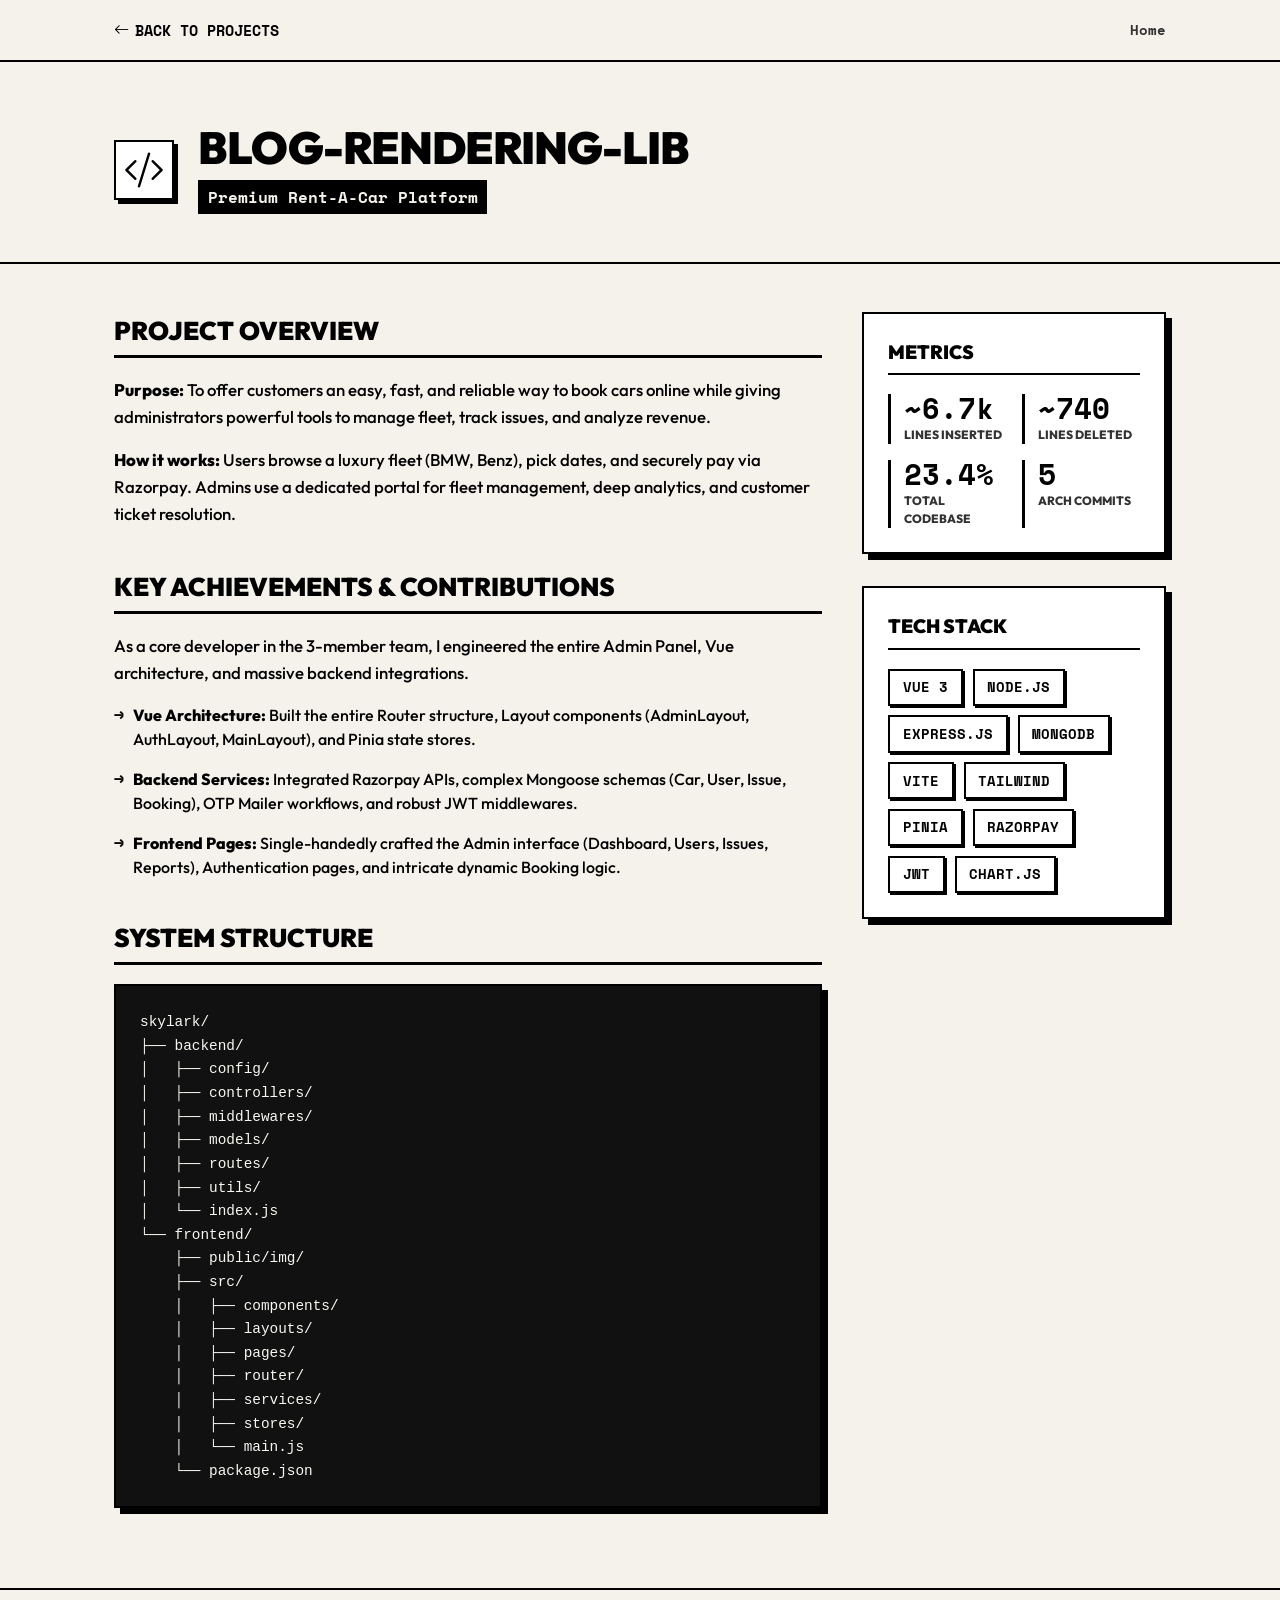
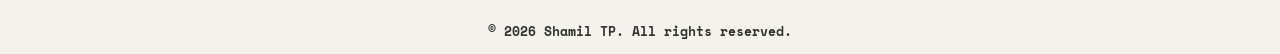
==== blog-rendering-lib.html @ d3745cf2 "created all page files" ====
<!DOCTYPE html>
<html lang="en">
<head>
    <meta charset="UTF-8">
    <meta name="viewport" content="width=device-width, initial-scale=1.0">
    <title>BLOG-RENDERING-LIBRARY Details | Shamil TP</title>
    <link rel="preconnect" href="https://fonts.googleapis.com">
    <link rel="preconnect" href="https://fonts.gstatic.com" crossorigin>
    <link href="https://fonts.googleapis.com/css2?family=Outfit:wght@300;400;500;600;700;900&family=Space+Mono:ital,wght@0,400;0,700;1,400;1,700&display=swap" rel="stylesheet">
    <link rel="stylesheet" href="./osmium.css">
    <link rel="stylesheet" href="https://cdn.jsdelivr.net/npm/bootstrap-icons@1.11.3/font/bootstrap-icons.min.css">
</head>
<body>
    <nav class="navbar">
        <div class="container nav-container">
            <a href="mycontributions.html" class="back-link"><i class="bi bi-arrow-left"></i> Back to Projects</a>
            <ul class="nav-links">
                <li><a href="index.html">Home</a></li>
            </ul>
        </div>
    </nav>

    <header class="project-header">
        <div class="container header-container">
            <div class="header-icon"><i class="bi bi-code-slash"></i></div>
            <div class="header-info">
                <h1 class="project-title">BLOG-RENDERING-LIB</h1>
                <p class="project-subtitle">Premium Rent-A-Car Platform</p>
            </div>
        </div>
    </header>

    <main class="main-content">
        <div class="container content-grid">
            
            <div class="main-column">
                <section class="content-section">
                    <h2 class="section-heading">Project Overview</h2>
                    <div class="prose">
                        <p><strong>Purpose:</strong> To offer customers an easy, fast, and reliable way to book cars online while giving administrators powerful tools to manage fleet, track issues, and analyze revenue.</p>
                        <p><strong>How it works:</strong> Users browse a luxury fleet (BMW, Benz), pick dates, and securely pay via Razorpay. Admins use a dedicated portal for fleet management, deep analytics, and customer ticket resolution.</p>
                    </div>
                </section>

                <section class="content-section">
                    <h2 class="section-heading">Key Achievements & Contributions</h2>
                    <div class="prose">
                        <p>As a core developer in the 3-member team, I engineered the entire Admin Panel, Vue architecture, and massive backend integrations.</p>
                        <ul class="feature-list">
                            <li><strong>Vue Architecture:</strong> Built the entire Router structure, Layout components (AdminLayout, AuthLayout, MainLayout), and Pinia state stores.</li>
                            <li><strong>Backend Services:</strong> Integrated Razorpay APIs, complex Mongoose schemas (Car, User, Issue, Booking), OTP Mailer workflows, and robust JWT middlewares.</li>
                            <li><strong>Frontend Pages:</strong> Single-handedly crafted the Admin interface (Dashboard, Users, Issues, Reports), Authentication pages, and intricate dynamic Booking logic.</li>
                        </ul>
                    </div>
                </section>

                <section class="content-section">
                    <h2 class="section-heading">System Structure</h2>
                    <div class="code-block">
                        <pre><code>skylark/
├── backend/                  
│   ├── config/               
│   ├── controllers/          
│   ├── middlewares/          
│   ├── models/               
│   ├── routes/               
│   ├── utils/                
│   └── index.js              
└── frontend/                 
    ├── public/img/           
    ├── src/
    │   ├── components/       
    │   ├── layouts/          
    │   ├── pages/            
    │   ├── router/           
    │   ├── services/         
    │   ├── stores/           
    │   └── main.js           
    └── package.json</code></pre>
                    </div>
                </section>
            </div>

            <aside class="sidebar-column">
                <div class="sidebar-widget">
                    <h3 class="widget-title">Metrics</h3>
                    <div class="metric-grid">
                        <div class="metric-item">
                            <span class="m-val">~6.7k</span>
                            <span class="m-label">Lines Inserted</span>
                        </div>
                        <div class="metric-item">
                            <span class="m-val">~740</span>
                            <span class="m-label">Lines Deleted</span>
                        </div>
                        <div class="metric-item">
                            <span class="m-val">23.4%</span>
                            <span class="m-label">Total Codebase</span>
                        </div>
                        <div class="metric-item">
                            <span class="m-val">5</span>
                            <span class="m-label">Arch Commits</span>
                        </div>
                    </div>
                </div>

                <div class="sidebar-widget">
                    <h3 class="widget-title">Tech Stack</h3>
                    <div class="tag-cloud">
                        <span class="tag">Vue 3</span>
                        <span class="tag">Node.js</span>
                        <span class="tag">Express.js</span>
                        <span class="tag">MongoDB</span>
                        <span class="tag">Vite</span>
                        <span class="tag">Tailwind</span>
                        <span class="tag">Pinia</span>
                        <span class="tag">Razorpay</span>
                        <span class="tag">JWT</span>
                        <span class="tag">Chart.js</span>
                    </div>
                </div>
            </aside>

        </div>
    </main>

    <footer class="footer">
        <div class="container">
            <p>&copy; 2026 Shamil TP. All rights reserved.</p>
        </div>
    </footer>
</body>
</html>
---- osmium.css ----
:root {
    --bg-color: #F5F2EB;
    --card-bg: #FFFFFF;
    --text-primary: #000000;
    --text-secondary: #333333;
    --accent: #000000;
    --border-color: #000000;
    --nav-bg: rgba(245, 242, 235, 0.95);
    --font-main: 'Outfit', 'Helvetica Neue', sans-serif;
    --font-mono: 'Space Mono', 'Fira Code', monospace;
    --transition: transform 0.2s cubic-bezier(0.16, 1, 0.3, 1), box-shadow 0.2s cubic-bezier(0.16, 1, 0.3, 1), background-color 0.2s;
}

* {
    margin: 0;
    padding: 0;
    box-sizing: border-box;
}

body {
    background-color: var(--bg-color);
    color: var(--text-primary);
    font-family: var(--font-main);
    line-height: 1.5;
    font-size: 15px;
}

a {
    text-decoration: none;
    color: inherit;
}

.container {
    max-width: 1100px;
    margin: 0 auto;
    padding: 0 1.5rem;
}

/* Navbar */
.navbar {
    background: var(--nav-bg);
    border-bottom: 2px solid var(--border-color);
    position: sticky;
    top: 0;
    z-index: 100;
    backdrop-filter: blur(10px);
}

.nav-container {
    display: flex;
    justify-content: space-between;
    align-items: center;
    height: 60px;
}

.back-link {
    font-weight: 800;
    font-family: var(--font-mono);
    font-size: 0.95rem;
    color: var(--text-primary);
    display: flex;
    align-items: center;
    gap: 0.4rem;
    transition: var(--transition);
    text-transform: uppercase;
}

.back-link:hover {
    text-decoration: underline;
}

.nav-links {
    display: flex;
    list-style: none;
    gap: 1.5rem;
}

.nav-links a {
    font-family: var(--font-mono);
    color: var(--text-secondary);
    font-size: 0.9rem;
    font-weight: 700;
    transition: color 0.2s;
}

.nav-links a:hover {
    color: var(--text-primary);
    text-decoration: underline;
}

/* Header */
.project-header {
    background: var(--bg-color);
    padding: 4rem 0 3rem 0;
    border-bottom: 2px solid var(--border-color);
    margin-bottom: 3rem;
}

.header-container {
    display: flex;
    align-items: center;
    gap: 1.5rem;
}

.header-icon {
    width: 60px;
    height: 60px;
    display: flex;
    align-items: center;
    justify-content: center;
    font-size: 2.5rem;
    color: var(--text-primary);
    border: 2px solid var(--border-color);
    background: var(--card-bg);
    box-shadow: 4px 4px 0px rgba(0, 0, 0, 1);
}

.project-title {
    font-size: 2.8rem;
    font-weight: 900;
    color: var(--text-primary);
    margin-bottom: 0.3rem;
    letter-spacing: -1px;
    text-transform: uppercase;
    line-height: 1;
}

.project-subtitle {
    font-family: var(--font-mono);
    font-size: 1rem;
    font-weight: 700;
    color: var(--text-secondary);
    background: var(--text-primary);
    color: var(--bg-color);
    display: inline-block;
    padding: 0.3rem 0.6rem;
    margin-top: 0.3rem;
}

/* Main Grid */
.content-grid {
    display: grid;
    grid-template-columns: 7fr 3fr;
    gap: 2.5rem;
    padding-bottom: 5rem;
    align-items: start;
}

/* Main Column */
.content-section {
    margin-bottom: 2.5rem;
}

.content-section:last-child {
    margin-bottom: 0;
}

.section-heading {
    font-size: 1.6rem;
    font-weight: 900;
    color: var(--text-primary);
    margin-bottom: 1.2rem;
    border-bottom: 3px solid var(--border-color);
    padding-bottom: 0.3rem;
    text-transform: uppercase;
}

.prose p {
    margin-bottom: 1rem;
    color: var(--text-primary);
    font-size: 1.05rem;
    line-height: 1.6;
    font-weight: 500;
}

.prose p:last-child {
    margin-bottom: 0;
}

.prose strong {
    color: var(--text-primary);
    font-weight: 800;
}

.feature-list {
    list-style: none;
    padding-left: 0;
    color: var(--text-primary);
    margin-top: 1rem;
}

.feature-list li {
    margin-bottom: 1rem;
    line-height: 1.5;
    font-size: 1rem;
    position: relative;
    padding-left: 1.2rem;
    font-weight: 500;
}

.feature-list li::before {
    content: '→';
    position: absolute;
    left: 0;
    font-family: var(--font-mono);
    font-weight: 900;
}

/* Code Block */
.code-block {
    background: #111;
    border: 2px solid var(--border-color);
    padding: 1.5rem;
    overflow-x: auto;
    box-shadow: 6px 6px 0px rgba(0, 0, 0, 1);
    margin-top: 1.2rem;
}

.code-block pre {
    font-family: var(--font-mono);
    font-size: 0.9rem;
    color: #f8f8f2;
    line-height: 1.5;
    font-weight: 500;
}

/* Sidebar */
.sidebar-widget {
    background: var(--card-bg);
    border: 2px solid var(--border-color);
    border-radius: 0;
    padding: 1.5rem;
    margin-bottom: 2rem;
    box-shadow: 6px 6px 0px rgba(0, 0, 0, 1);
}

.sidebar-widget:last-child {
    margin-bottom: 0;
}

.widget-title {
    font-size: 1.2rem;
    font-weight: 900;
    color: var(--text-primary);
    margin-bottom: 1.2rem;
    text-transform: uppercase;
    border-bottom: 2px solid var(--border-color);
    padding-bottom: 0.4rem;
}

/* Metrics */
.metric-grid {
    display: grid;
    grid-template-columns: 1fr 1fr;
    gap: 1rem;
}

.metric-item {
    display: flex;
    flex-direction: column;
    border-left: 3px solid var(--text-primary);
    padding-left: 0.8rem;
}

.m-val {
    font-family: var(--font-mono);
    font-size: 1.8rem;
    font-weight: 900;
    color: var(--text-primary);
    line-height: 1;
    margin-bottom: 0.2rem;
}

.m-label {
    font-size: 0.75rem;
    text-transform: uppercase;
    font-weight: 800;
    color: var(--text-secondary);
}

/* Tags */
.tag-cloud {
    display: flex;
    flex-wrap: wrap;
    gap: 0.6rem;
}

.tag {
    font-family: var(--font-mono);
    background: var(--card-bg);
    color: var(--text-primary);
    padding: 0.4rem 0.8rem;
    border: 2px solid var(--border-color);
    border-radius: 0;
    font-size: 0.85rem;
    font-weight: 700;
    box-shadow: 2px 2px 0px rgba(0, 0, 0, 1);
    transition: var(--transition);
    text-transform: uppercase;
}

.tag:hover {
    transform: translate(-2px, -2px);
    box-shadow: 4px 4px 0px rgba(0, 0, 0, 1);
    background: var(--text-primary);
    color: var(--bg-color);
}

/* Footer */
.footer {
    border-top: 2px solid var(--border-color);
    padding: 2rem 0;
    text-align: center;
    color: var(--text-secondary);
    font-size: 0.8rem;
    font-family: var(--font-mono);
    font-weight: 700;
    background: var(--bg-color);
}

@media (max-width: 900px) {
    .content-grid {
        grid-template-columns: 1fr;
        gap: 2rem;
    }

    .header-container {
        flex-direction: column;
        align-items: center;
        text-align: center;
        gap: 1rem;
    }

    .metric-grid {
        grid-template-columns: 1fr 1fr;
    }

    .header-icon {
        margin: 0 auto;
    }
}
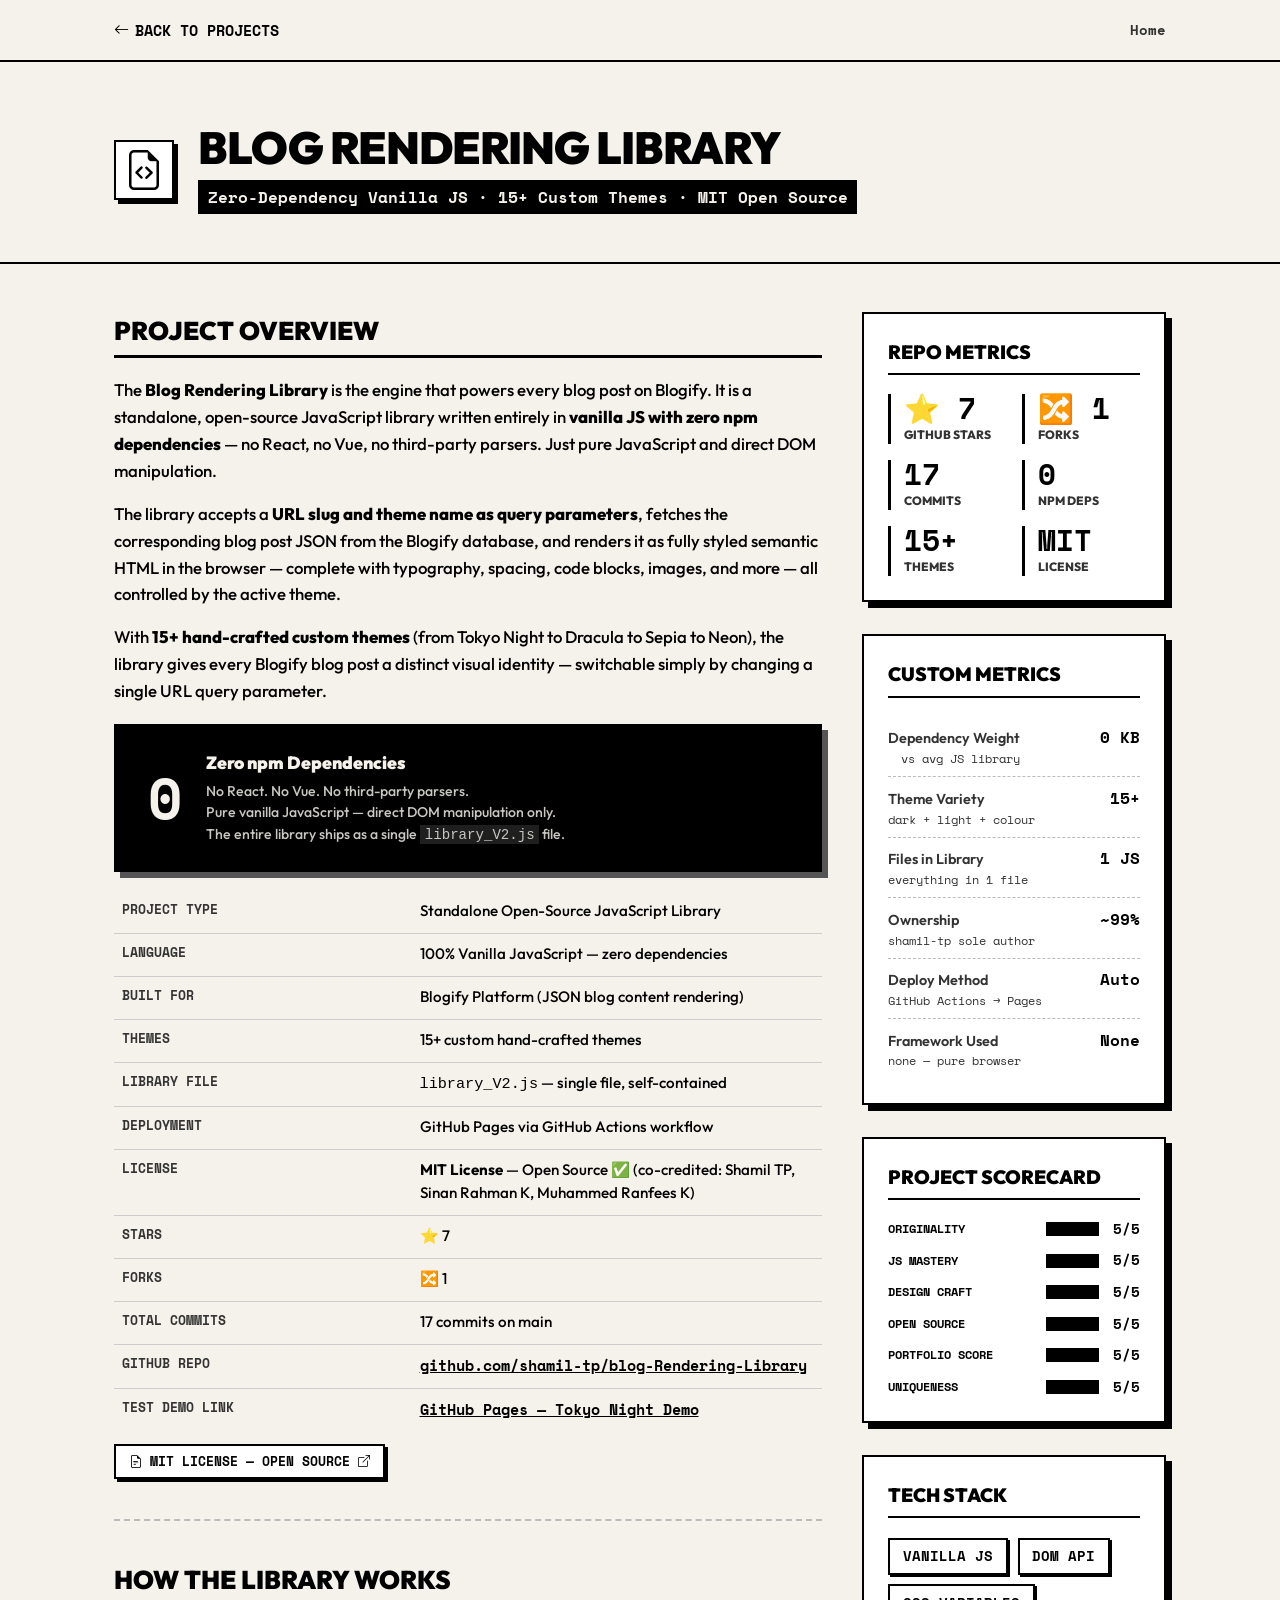
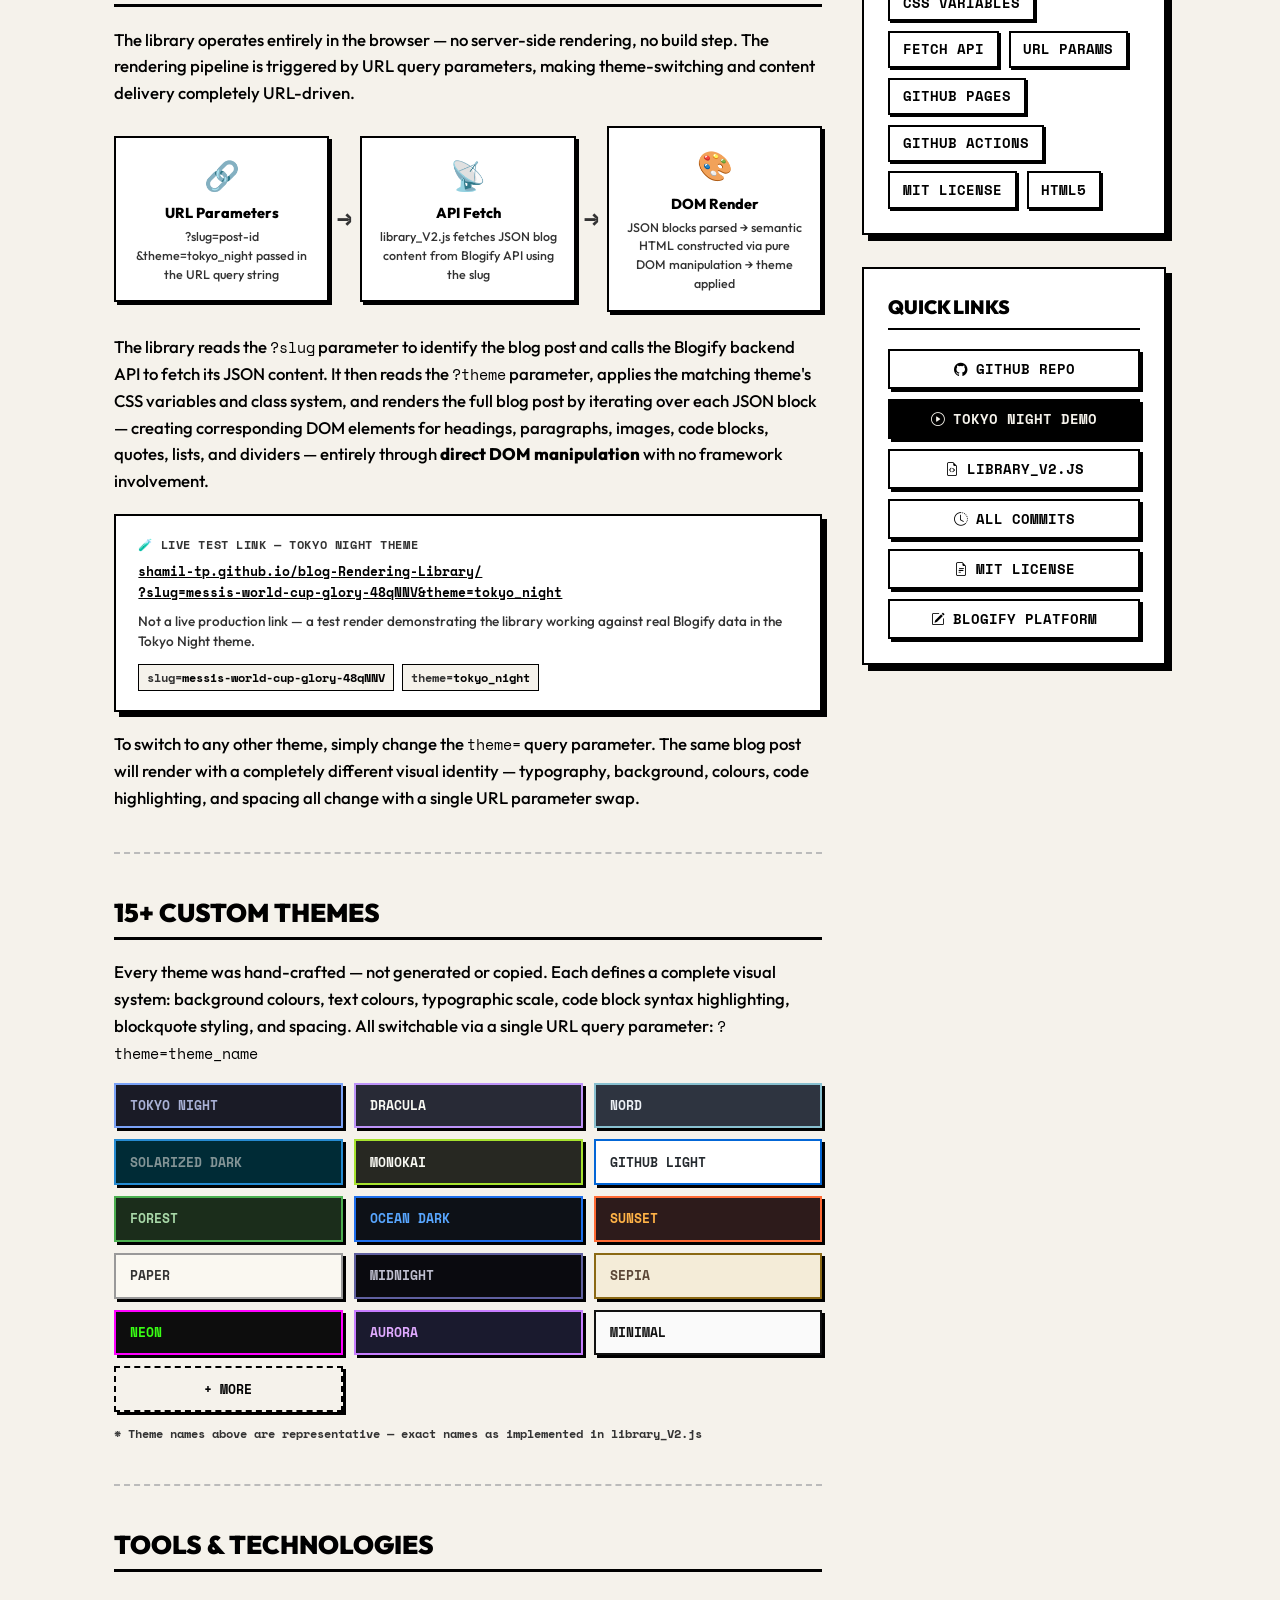
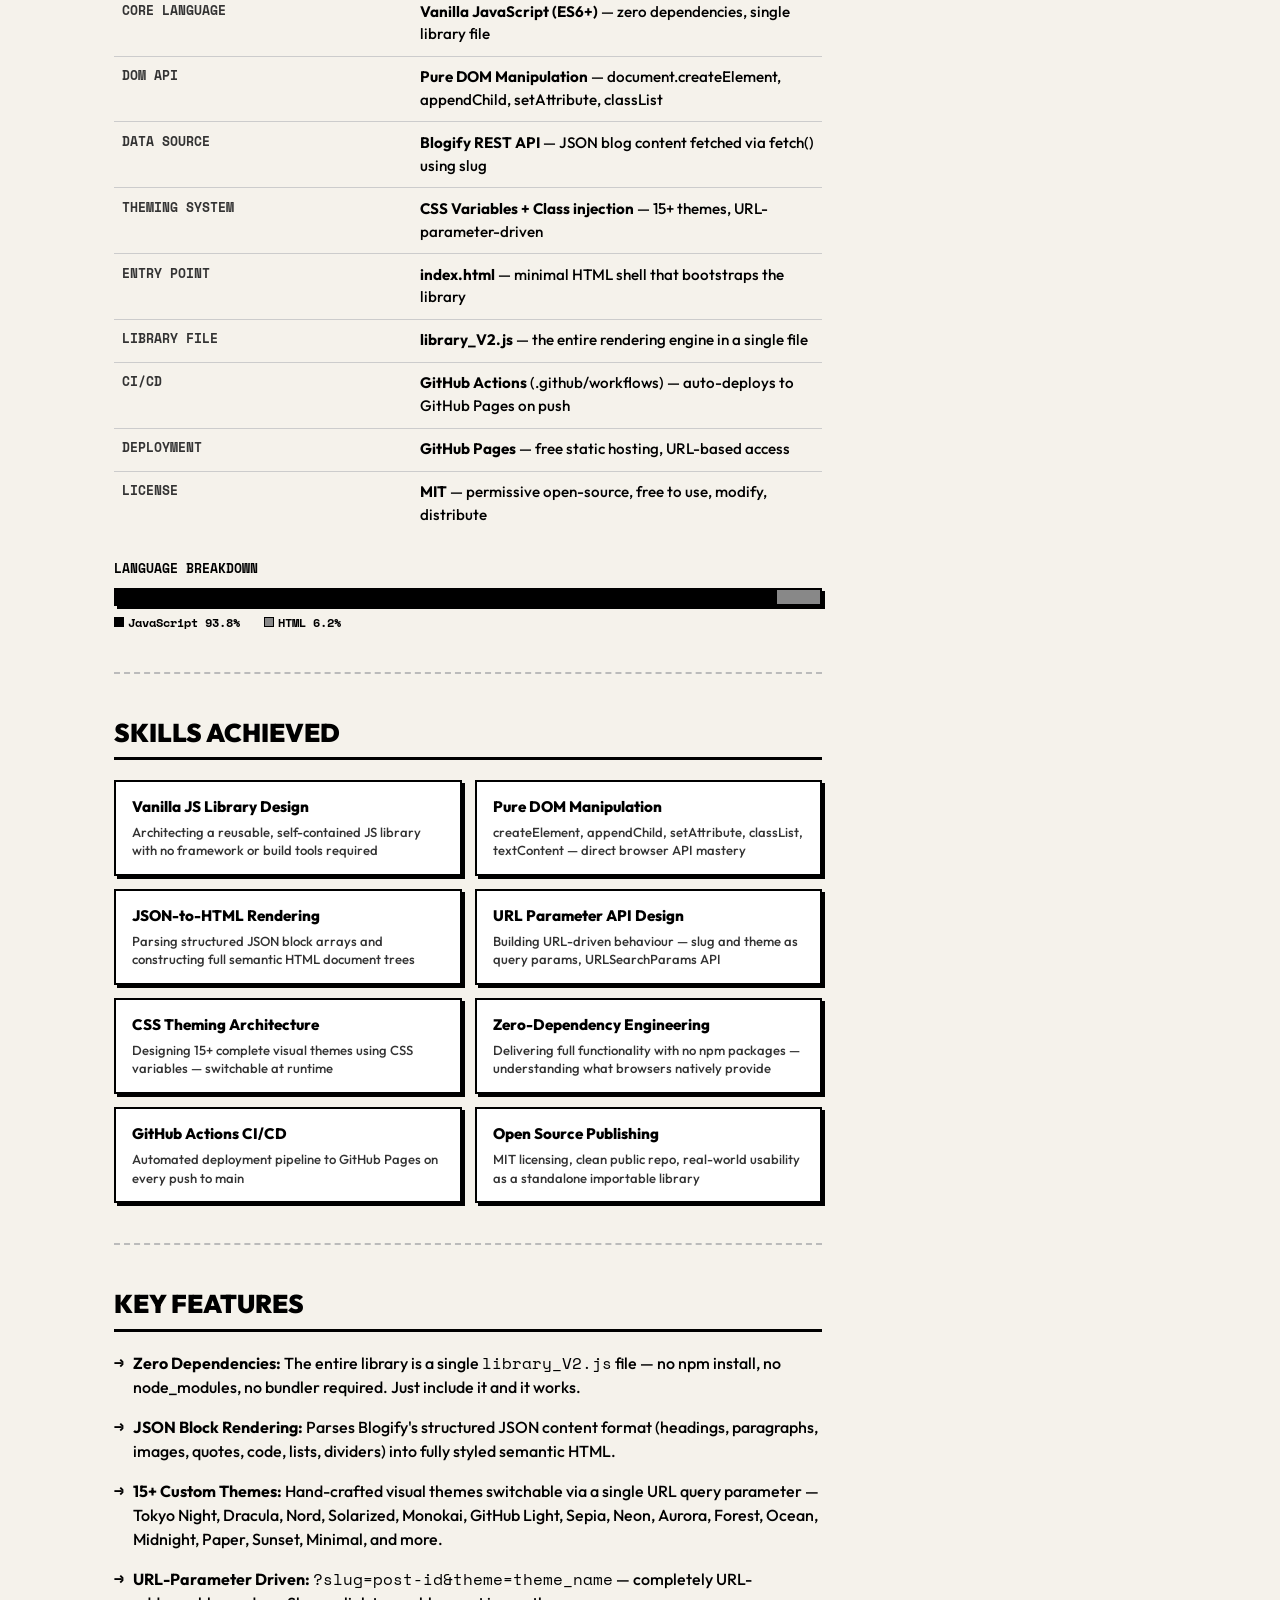
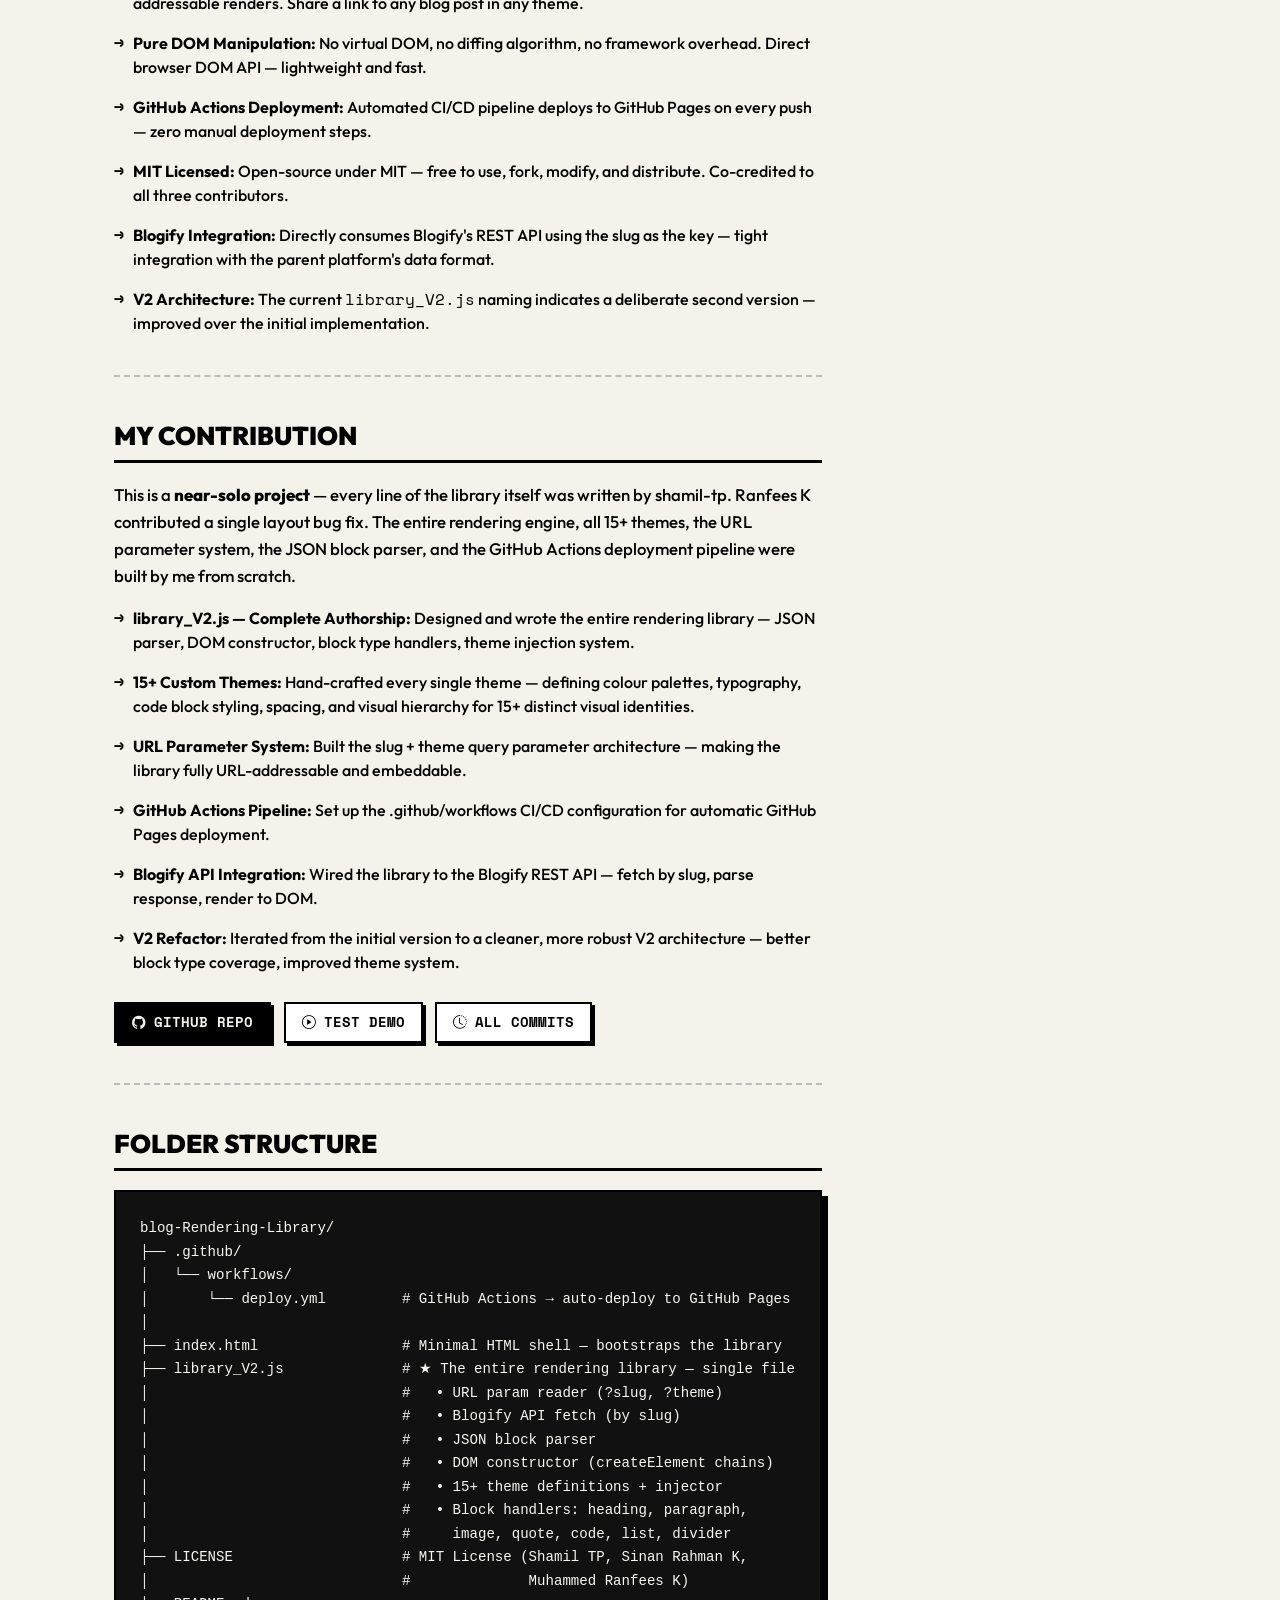
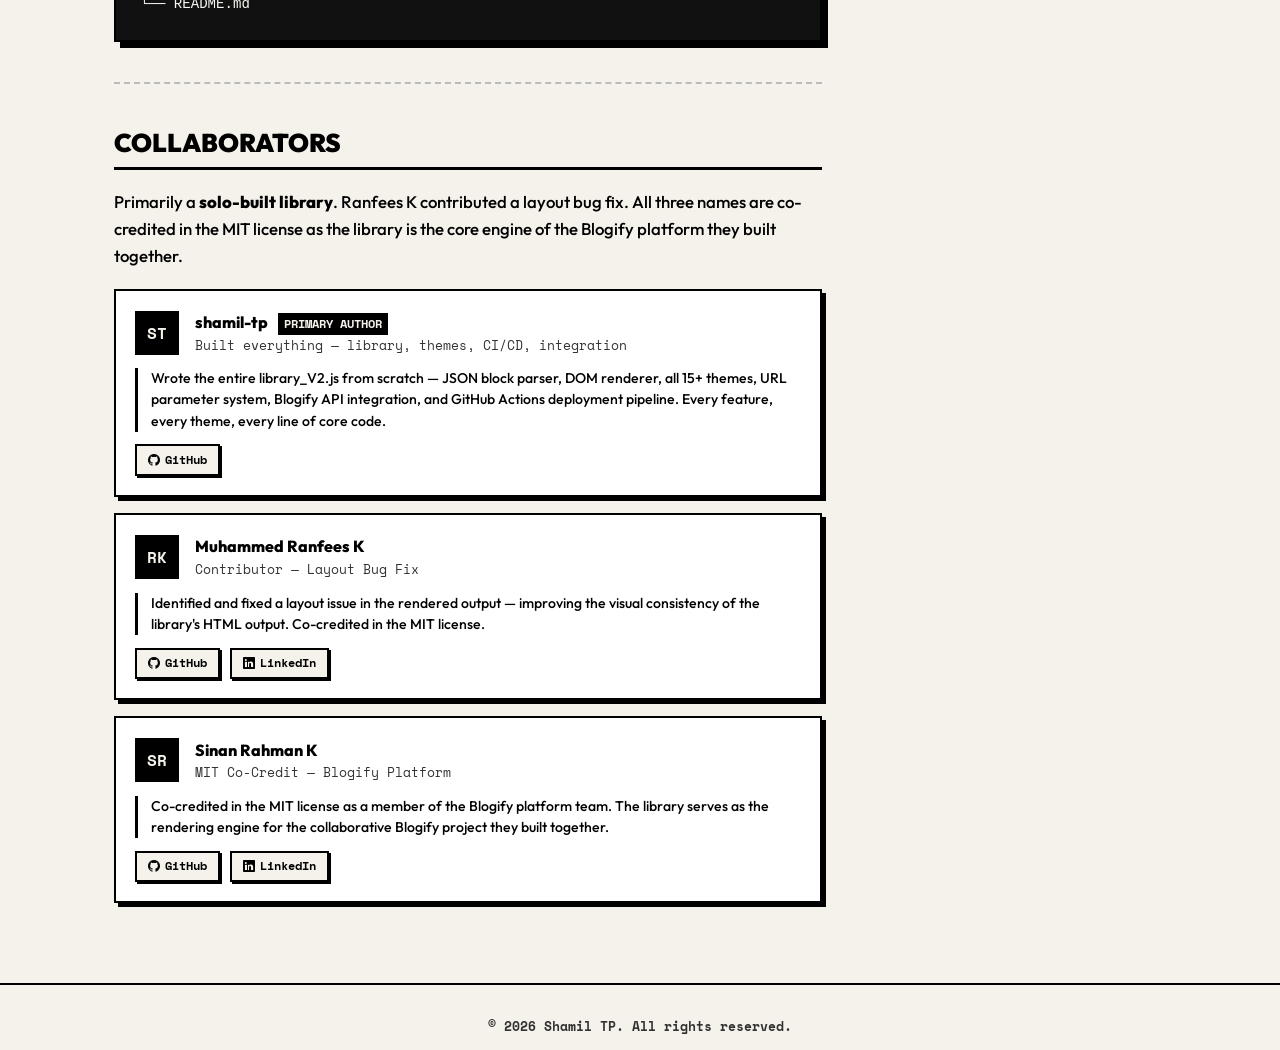
==== commit 5f31a0f6: "all project details created" ====
--- a/blog-rendering-lib.html
+++ b/blog-rendering-lib.html
@@ -3,124 +3,675 @@
 <head>
     <meta charset="UTF-8">
     <meta name="viewport" content="width=device-width, initial-scale=1.0">
-    <title>BLOG-RENDERING-LIBRARY Details | Shamil TP</title>
+    <title>Blog Rendering Library | Shamil TP</title>
     <link rel="preconnect" href="https://fonts.googleapis.com">
     <link rel="preconnect" href="https://fonts.gstatic.com" crossorigin>
     <link href="https://fonts.googleapis.com/css2?family=Outfit:wght@300;400;500;600;700;900&family=Space+Mono:ital,wght@0,400;0,700;1,400;1,700&display=swap" rel="stylesheet">
-    <link rel="stylesheet" href="./osmium.css">
     <link rel="stylesheet" href="https://cdn.jsdelivr.net/npm/bootstrap-icons@1.11.3/font/bootstrap-icons.min.css">
+    <style>
+        :root {
+            --bg-color: #F5F2EB;
+            --card-bg: #FFFFFF;
+            --text-primary: #000000;
+            --text-secondary: #333333;
+            --border-color: #000000;
+            --nav-bg: rgba(245, 242, 235, 0.95);
+            --font-main: 'Outfit', 'Helvetica Neue', sans-serif;
+            --font-mono: 'Space Mono', 'Fira Code', monospace;
+            --transition: transform 0.2s cubic-bezier(0.16, 1, 0.3, 1), box-shadow 0.2s cubic-bezier(0.16, 1, 0.3, 1), background-color 0.2s;
+        }
+        * { margin: 0; padding: 0; box-sizing: border-box; }
+        body { background-color: var(--bg-color); color: var(--text-primary); font-family: var(--font-main); line-height: 1.5; font-size: 15px; }
+        a { text-decoration: none; color: inherit; }
+        .container { max-width: 1100px; margin: 0 auto; padding: 0 1.5rem; }
+
+        .navbar { background: var(--nav-bg); border-bottom: 2px solid var(--border-color); position: sticky; top: 0; z-index: 100; backdrop-filter: blur(10px); }
+        .nav-container { display: flex; justify-content: space-between; align-items: center; height: 60px; }
+        .back-link { font-weight: 800; font-family: var(--font-mono); font-size: 0.95rem; color: var(--text-primary); display: flex; align-items: center; gap: 0.4rem; transition: var(--transition); text-transform: uppercase; }
+        .back-link:hover { text-decoration: underline; }
+        .nav-links { display: flex; list-style: none; gap: 1.5rem; }
+        .nav-links a { font-family: var(--font-mono); color: var(--text-secondary); font-size: 0.9rem; font-weight: 700; }
+        .nav-links a:hover { color: var(--text-primary); text-decoration: underline; }
+
+        .project-header { background: var(--bg-color); padding: 4rem 0 3rem 0; border-bottom: 2px solid var(--border-color); margin-bottom: 3rem; }
+        .header-container { display: flex; align-items: center; gap: 1.5rem; }
+        .header-icon { width: 60px; height: 60px; display: flex; align-items: center; justify-content: center; font-size: 2.5rem; border: 2px solid var(--border-color); background: var(--card-bg); box-shadow: 4px 4px 0px rgba(0,0,0,1); flex-shrink: 0; }
+        .project-title { font-size: 2.8rem; font-weight: 900; margin-bottom: 0.3rem; letter-spacing: -1px; text-transform: uppercase; line-height: 1; }
+        .project-subtitle { font-family: var(--font-mono); font-size: 1rem; font-weight: 700; background: var(--text-primary); color: var(--bg-color); display: inline-block; padding: 0.3rem 0.6rem; margin-top: 0.3rem; }
+
+        .content-grid { display: grid; grid-template-columns: 7fr 3fr; gap: 2.5rem; padding-bottom: 5rem; align-items: start; }
+        .content-section { margin-bottom: 2.5rem; }
+        .content-section:last-child { margin-bottom: 0; }
+        .section-heading { font-size: 1.6rem; font-weight: 900; margin-bottom: 1.2rem; border-bottom: 3px solid var(--border-color); padding-bottom: 0.3rem; text-transform: uppercase; }
+
+        .prose p { margin-bottom: 1rem; font-size: 1.05rem; line-height: 1.6; font-weight: 500; }
+        .prose p:last-child { margin-bottom: 0; }
+        .prose strong { font-weight: 800; }
+
+        .feature-list { list-style: none; padding-left: 0; margin-top: 1rem; }
+        .feature-list li { margin-bottom: 1rem; line-height: 1.5; font-size: 1rem; position: relative; padding-left: 1.2rem; font-weight: 500; }
+        .feature-list li::before { content: '→'; position: absolute; left: 0; font-family: var(--font-mono); font-weight: 900; }
+
+        .code-block { background: #111; border: 2px solid var(--border-color); padding: 1.5rem; overflow-x: auto; box-shadow: 6px 6px 0px rgba(0,0,0,1); margin-top: 1.2rem; }
+        .code-block pre { font-family: var(--font-mono); font-size: 0.88rem; color: #f8f8f2; line-height: 1.6; }
+        /* Syntax colours */
+        .tok-comment { color: #6272a4; }
+        .tok-string { color: #f1fa8c; }
+        .tok-key { color: #8be9fd; }
+        .tok-fn { color: #50fa7b; }
+        .tok-kw { color: #ff79c6; }
+        .tok-num { color: #bd93f9; }
+
+        .sidebar-widget { background: var(--card-bg); border: 2px solid var(--border-color); padding: 1.5rem; margin-bottom: 2rem; box-shadow: 6px 6px 0px rgba(0,0,0,1); }
+        .sidebar-widget:last-child { margin-bottom: 0; }
+        .widget-title { font-size: 1.2rem; font-weight: 900; margin-bottom: 1.2rem; text-transform: uppercase; border-bottom: 2px solid var(--border-color); padding-bottom: 0.4rem; }
+
+        .metric-grid { display: grid; grid-template-columns: 1fr 1fr; gap: 1rem; }
+        .metric-item { display: flex; flex-direction: column; border-left: 3px solid var(--text-primary); padding-left: 0.8rem; }
+        .m-val { font-family: var(--font-mono); font-size: 1.8rem; font-weight: 900; line-height: 1; margin-bottom: 0.2rem; }
+        .m-label { font-size: 0.75rem; text-transform: uppercase; font-weight: 800; color: var(--text-secondary); }
+
+        .tag-cloud { display: flex; flex-wrap: wrap; gap: 0.6rem; }
+        .tag { font-family: var(--font-mono); background: var(--card-bg); padding: 0.4rem 0.8rem; border: 2px solid var(--border-color); font-size: 0.85rem; font-weight: 700; box-shadow: 2px 2px 0px rgba(0,0,0,1); transition: var(--transition); text-transform: uppercase; }
+        .tag:hover { transform: translate(-2px,-2px); box-shadow: 4px 4px 0px rgba(0,0,0,1); background: var(--text-primary); color: var(--bg-color); }
+
+        .footer { border-top: 2px solid var(--border-color); padding: 2rem 0; text-align: center; color: var(--text-secondary); font-size: 0.8rem; font-family: var(--font-mono); font-weight: 700; }
+
+        .info-table { width: 100%; border-collapse: collapse; margin-top: 1rem; }
+        .info-table tr { border-bottom: 1px solid #ccc; }
+        .info-table tr:last-child { border-bottom: none; }
+        .info-table td { padding: 0.6rem 0.5rem; font-size: 0.95rem; font-weight: 500; vertical-align: top; }
+        .info-table td:first-child { font-family: var(--font-mono); font-weight: 700; font-size: 0.82rem; text-transform: uppercase; color: var(--text-secondary); width: 42%; }
+
+        .section-divider { border: none; border-top: 2px dashed #bbb; margin: 2.5rem 0; }
+
+        .link-btn { display: inline-flex; align-items: center; gap: 0.5rem; font-family: var(--font-mono); font-weight: 700; font-size: 0.85rem; border: 2px solid var(--border-color); padding: 0.5rem 1rem; background: var(--card-bg); box-shadow: 3px 3px 0 #000; transition: var(--transition); text-transform: uppercase; margin-top: 0.8rem; margin-right: 0.6rem; }
+        .link-btn:hover { transform: translate(-2px,-2px); box-shadow: 5px 5px 0 #000; background: var(--text-primary); color: var(--bg-color); }
+        .link-btn.primary { background: var(--text-primary); color: var(--bg-color); }
+        .link-btn.primary:hover { background: var(--bg-color); color: var(--text-primary); }
+
+        .custom-metric-row { display: flex; justify-content: space-between; align-items: baseline; padding: 0.55rem 0; border-bottom: 1px dashed #bbb; }
+        .custom-metric-row:last-child { border-bottom: none; }
+        .cm-label { font-weight: 600; color: var(--text-secondary); flex: 1; font-size: 0.9rem; }
+        .cm-val { font-family: var(--font-mono); font-weight: 900; font-size: 1rem; text-align: right; }
+        .cm-note { font-family: var(--font-mono); font-size: 0.72rem; color: var(--text-secondary); text-align: right; }
+
+        .scorecard { margin-top: 1rem; display: flex; flex-direction: column; gap: 0.7rem; }
+        .score-row { display: flex; align-items: center; gap: 0.8rem; }
+        .score-label { font-family: var(--font-mono); font-size: 0.75rem; font-weight: 700; text-transform: uppercase; width: 145px; flex-shrink: 0; }
+        .score-bar-wrap { flex: 1; height: 14px; border: 2px solid var(--border-color); background: var(--bg-color); }
+        .score-bar { height: 100%; background: var(--text-primary); }
+        .score-num { font-family: var(--font-mono); font-weight: 900; font-size: 0.85rem; width: 28px; text-align: right; }
+
+        .skills-grid { display: grid; grid-template-columns: 1fr 1fr; gap: 0.8rem; margin-top: 1rem; }
+        .skill-card { border: 2px solid var(--border-color); padding: 0.9rem 1rem; background: var(--card-bg); box-shadow: 3px 3px 0px rgba(0,0,0,1); transition: var(--transition); }
+        .skill-card:hover { transform: translate(-2px,-2px); box-shadow: 5px 5px 0px rgba(0,0,0,1); }
+        .skill-name { font-weight: 800; font-size: 0.95rem; margin-bottom: 0.25rem; }
+        .skill-desc { font-size: 0.82rem; color: var(--text-secondary); font-weight: 500; line-height: 1.4; }
+
+        /* Zero-dep badge — hero */
+        .zero-dep-hero { border: 2px solid var(--border-color); padding: 1.5rem 2rem; background: var(--text-primary); color: var(--bg-color); box-shadow: 6px 6px 0 #555; margin: 1.2rem 0; display: flex; align-items: center; gap: 1.5rem; }
+        .zero-big { font-family: var(--font-mono); font-size: 3.5rem; font-weight: 900; line-height: 1; flex-shrink: 0; }
+        .zero-text strong { font-weight: 900; font-size: 1.1rem; display: block; margin-bottom: 0.3rem; }
+        .zero-text span { font-size: 0.88rem; opacity: 0.82; font-weight: 500; line-height: 1.5; display: block; }
+
+        /* Theme showcase grid */
+        .theme-grid { display: grid; grid-template-columns: repeat(3, 1fr); gap: 0.7rem; margin-top: 1rem; }
+        .theme-card { border: 2px solid var(--border-color); padding: 0.7rem 0.9rem; font-family: var(--font-mono); font-size: 0.8rem; font-weight: 700; text-transform: uppercase; box-shadow: 3px 3px 0 #000; transition: var(--transition); cursor: default; }
+        .theme-card:hover { transform: translate(-2px,-2px); box-shadow: 5px 5px 0 #000; }
+        /* Individual theme colours */
+        .th-tokyo { background: #1a1b26; color: #a9b1d6; border-color: #7aa2f7; }
+        .th-dracula { background: #282a36; color: #f8f8f2; border-color: #bd93f9; }
+        .th-nord { background: #2e3440; color: #eceff4; border-color: #88c0d0; }
+        .th-solarized { background: #002b36; color: #839496; border-color: #268bd2; }
+        .th-monokai { background: #272822; color: #f8f8f2; border-color: #a6e22e; }
+        .th-github { background: #ffffff; color: #24292e; border-color: #0366d6; }
+        .th-forest { background: #1b2d1b; color: #a8d8a8; border-color: #4caf50; }
+        .th-ocean { background: #0d1117; color: #58a6ff; border-color: #1f6feb; }
+        .th-sunset { background: #2d1b1b; color: #ffb347; border-color: #ff6b35; }
+        .th-paper { background: #faf8f1; color: #333; border-color: #999; }
+        .th-midnight { background: #0a0a0f; color: #c0c0d0; border-color: #6060a0; }
+        .th-sepia { background: #f4ecd8; color: #5b4636; border-color: #8b6914; }
+        .th-neon { background: #0d0d0d; color: #39ff14; border-color: #ff00ff; }
+        .th-aurora { background: #1a1a2e; color: #e0aaff; border-color: #c77dff; }
+        .th-minimal { background: #fafafa; color: #111; border-color: #111; }
+        .th-more { background: var(--bg-color); color: var(--text-primary); border: 2px dashed var(--border-color); display: flex; align-items: center; justify-content: center; }
+
+        /* MIT badge */
+        .mit-badge { display: inline-flex; align-items: center; gap: 0.5rem; font-family: var(--font-mono); font-size: 0.82rem; font-weight: 700; border: 2px solid var(--border-color); padding: 0.35rem 0.8rem; background: var(--card-bg); box-shadow: 3px 3px 0 #000; text-transform: uppercase; margin-top: 0.8rem; transition: var(--transition); }
+        .mit-badge:hover { transform: translate(-2px,-2px); box-shadow: 5px 5px 0 #000; background: var(--text-primary); color: var(--bg-color); }
+
+        /* How it renders flow */
+        .render-flow { display: grid; grid-template-columns: 1fr auto 1fr auto 1fr; gap: 0.5rem; align-items: center; margin-top: 1.2rem; }
+        .rf-box { border: 2px solid var(--border-color); padding: 1rem; background: var(--card-bg); box-shadow: 3px 3px 0 #000; text-align: center; }
+        .rf-icon { font-size: 1.8rem; margin-bottom: 0.4rem; }
+        .rf-title { font-weight: 800; font-size: 0.9rem; margin-bottom: 0.2rem; }
+        .rf-desc { font-size: 0.78rem; color: var(--text-secondary); font-weight: 500; }
+        .rf-arrow { font-family: var(--font-mono); font-weight: 900; font-size: 1.5rem; color: var(--text-secondary); text-align: center; }
+
+        /* Collab card */
+        .collab-card { border: 2px solid var(--border-color); padding: 1.2rem; background: var(--card-bg); box-shadow: 4px 4px 0 #000; margin-bottom: 1rem; transition: var(--transition); }
+        .collab-card:hover { transform: translate(-2px,-2px); box-shadow: 6px 6px 0 #000; }
+        .collab-card:last-child { margin-bottom: 0; }
+        .collab-top { display: flex; align-items: center; gap: 1rem; margin-bottom: 0.8rem; }
+        .collab-avatar { width: 44px; height: 44px; border: 2px solid #000; background: #000; color: #F5F2EB; display: flex; align-items: center; justify-content: center; font-family: var(--font-mono); font-weight: 900; font-size: 1rem; flex-shrink: 0; }
+        .collab-name { font-weight: 800; font-size: 1rem; }
+        .collab-role { font-size: 0.82rem; color: var(--text-secondary); font-family: var(--font-mono); margin-top: 0.1rem; }
+        .collab-work { font-size: 0.88rem; font-weight: 500; color: var(--text-primary); line-height: 1.5; margin-bottom: 0.8rem; padding-left: 0.8rem; border-left: 3px solid var(--border-color); }
+        .collab-links { display: flex; gap: 0.6rem; flex-wrap: wrap; }
+        .collab-link { font-family: var(--font-mono); font-size: 0.75rem; font-weight: 700; border: 2px solid var(--border-color); padding: 0.3rem 0.7rem; background: var(--bg-color); box-shadow: 2px 2px 0 #000; transition: var(--transition); display: inline-flex; align-items: center; gap: 0.3rem; }
+        .collab-link:hover { background: var(--text-primary); color: var(--bg-color); transform: translate(-1px,-1px); box-shadow: 3px 3px 0 #000; }
+
+        /* Test link box */
+        .test-link-box { border: 2px solid var(--border-color); padding: 1.2rem 1.4rem; background: var(--card-bg); box-shadow: 5px 5px 0 #000; margin-top: 1.2rem; }
+        .tl-label { font-family: var(--font-mono); font-size: 0.72rem; font-weight: 900; text-transform: uppercase; letter-spacing: 0.05em; margin-bottom: 0.5rem; color: var(--text-secondary); }
+        .tl-url { font-family: var(--font-mono); font-size: 0.82rem; font-weight: 700; word-break: break-all; line-height: 1.6; }
+        .tl-note { font-size: 0.85rem; color: var(--text-secondary); margin-top: 0.5rem; font-weight: 500; }
+        .tl-params { display: flex; flex-wrap: wrap; gap: 0.5rem; margin-top: 0.8rem; }
+        .tl-param { font-family: var(--font-mono); font-size: 0.75rem; font-weight: 700; border: 1.5px solid var(--border-color); padding: 0.2rem 0.5rem; background: var(--bg-color); }
+        .tl-param span { color: var(--text-secondary); }
+
+        @media (max-width: 900px) {
+            .content-grid { grid-template-columns: 1fr; gap: 2rem; }
+            .header-container { flex-direction: column; align-items: center; text-align: center; gap: 1rem; }
+            .skills-grid { grid-template-columns: 1fr; }
+            .theme-grid { grid-template-columns: repeat(2, 1fr); }
+            .render-flow { grid-template-columns: 1fr; }
+            .rf-arrow { transform: rotate(90deg); }
+            .score-label { width: 115px; font-size: 0.7rem; }
+        }
+    </style>
 </head>
 <body>
+
     <nav class="navbar">
         <div class="container nav-container">
             <a href="mycontributions.html" class="back-link"><i class="bi bi-arrow-left"></i> Back to Projects</a>
-            <ul class="nav-links">
-                <li><a href="index.html">Home</a></li>
-            </ul>
+            <ul class="nav-links"><li><a href="index.html">Home</a></li></ul>
         </div>
     </nav>
 
     <header class="project-header">
         <div class="container header-container">
-            <div class="header-icon"><i class="bi bi-code-slash"></i></div>
+            <div class="header-icon"><i class="bi bi-file-earmark-code"></i></div>
             <div class="header-info">
-                <h1 class="project-title">BLOG-RENDERING-LIB</h1>
-                <p class="project-subtitle">Premium Rent-A-Car Platform</p>
+                <h1 class="project-title">Blog Rendering Library</h1>
+                <p class="project-subtitle">Zero-Dependency Vanilla JS · 15+ Custom Themes · MIT Open Source</p>
             </div>
         </div>
     </header>
 
-    <main class="main-content">
+    <main>
         <div class="container content-grid">
-            
+
+            <!-- ═══════════════ MAIN COLUMN ═══════════════ -->
             <div class="main-column">
+
+                <!-- 1. OVERVIEW -->
                 <section class="content-section">
                     <h2 class="section-heading">Project Overview</h2>
                     <div class="prose">
-                        <p><strong>Purpose:</strong> To offer customers an easy, fast, and reliable way to book cars online while giving administrators powerful tools to manage fleet, track issues, and analyze revenue.</p>
-                        <p><strong>How it works:</strong> Users browse a luxury fleet (BMW, Benz), pick dates, and securely pay via Razorpay. Admins use a dedicated portal for fleet management, deep analytics, and customer ticket resolution.</p>
-                    </div>
-                </section>
-
-                <section class="content-section">
-                    <h2 class="section-heading">Key Achievements & Contributions</h2>
+                        <p>The <strong>Blog Rendering Library</strong> is the engine that powers every blog post on Blogify. It is a standalone, open-source JavaScript library written entirely in <strong>vanilla JS with zero npm dependencies</strong> — no React, no Vue, no third-party parsers. Just pure JavaScript and direct DOM manipulation.</p>
+                        <p>The library accepts a <strong>URL slug and theme name as query parameters</strong>, fetches the corresponding blog post JSON from the Blogify database, and renders it as fully styled semantic HTML in the browser — complete with typography, spacing, code blocks, images, and more — all controlled by the active theme.</p>
+                        <p>With <strong>15+ hand-crafted custom themes</strong> (from Tokyo Night to Dracula to Sepia to Neon), the library gives every Blogify blog post a distinct visual identity — switchable simply by changing a single URL query parameter.</p>
+                    </div>
+
+                    <!-- Zero dep hero -->
+                    <div class="zero-dep-hero">
+                        <div class="zero-big">0</div>
+                        <div class="zero-text">
+                            <strong>Zero npm Dependencies</strong>
+                            <span>No React. No Vue. No third-party parsers.<br>Pure vanilla JavaScript — direct DOM manipulation only.<br>The entire library ships as a single <code style="background:rgba(255,255,255,0.15);padding:0.1rem 0.3rem;">library_V2.js</code> file.</span>
+                        </div>
+                    </div>
+
+                    <table class="info-table">
+                        <tr><td>Project Type</td><td>Standalone Open-Source JavaScript Library</td></tr>
+                        <tr><td>Language</td><td>100% Vanilla JavaScript — zero dependencies</td></tr>
+                        <tr><td>Built For</td><td>Blogify Platform (JSON blog content rendering)</td></tr>
+                        <tr><td>Themes</td><td>15+ custom hand-crafted themes</td></tr>
+                        <tr><td>Library File</td><td><code>library_V2.js</code> — single file, self-contained</td></tr>
+                        <tr><td>Deployment</td><td>GitHub Pages via GitHub Actions workflow</td></tr>
+                        <tr><td>License</td><td><strong>MIT License</strong> — Open Source ✅ (co-credited: Shamil TP, Sinan Rahman K, Muhammed Ranfees K)</td></tr>
+                        <tr><td>Stars</td><td>⭐ 7</td></tr>
+                        <tr><td>Forks</td><td>🔀 1</td></tr>
+                        <tr><td>Total Commits</td><td>17 commits on main</td></tr>
+                        <tr><td>GitHub Repo</td><td><a href="https://github.com/shamil-tp/blog-Rendering-Library" target="_blank" style="font-family:var(--font-mono);font-weight:700;text-decoration:underline;">github.com/shamil-tp/blog-Rendering-Library</a></td></tr>
+                        <tr><td>Test Demo Link</td><td><a href="https://shamil-tp.github.io/blog-Rendering-Library/?slug=messis-world-cup-glory-48qNNV&theme=tokyo_night" target="_blank" style="font-family:var(--font-mono);font-weight:700;text-decoration:underline;">GitHub Pages — Tokyo Night Demo</a></td></tr>
+                    </table>
+
+                    <a href="https://github.com/shamil-tp/blog-Rendering-Library?tab=MIT-1-ov-file#readme" target="_blank" class="mit-badge">
+                        <i class="bi bi-file-earmark-text"></i> MIT License — Open Source
+                        <i class="bi bi-box-arrow-up-right" style="font-size:0.75rem;"></i>
+                    </a>
+                </section>
+
+                <hr class="section-divider">
+
+                <!-- 2. HOW IT WORKS -->
+                <section class="content-section">
+                    <h2 class="section-heading">How The Library Works</h2>
                     <div class="prose">
-                        <p>As a core developer in the 3-member team, I engineered the entire Admin Panel, Vue architecture, and massive backend integrations.</p>
-                        <ul class="feature-list">
-                            <li><strong>Vue Architecture:</strong> Built the entire Router structure, Layout components (AdminLayout, AuthLayout, MainLayout), and Pinia state stores.</li>
-                            <li><strong>Backend Services:</strong> Integrated Razorpay APIs, complex Mongoose schemas (Car, User, Issue, Booking), OTP Mailer workflows, and robust JWT middlewares.</li>
-                            <li><strong>Frontend Pages:</strong> Single-handedly crafted the Admin interface (Dashboard, Users, Issues, Reports), Authentication pages, and intricate dynamic Booking logic.</li>
-                        </ul>
-                    </div>
-                </section>
-
-                <section class="content-section">
-                    <h2 class="section-heading">System Structure</h2>
+                        <p>The library operates entirely in the browser — no server-side rendering, no build step. The rendering pipeline is triggered by URL query parameters, making theme-switching and content delivery completely URL-driven.</p>
+                    </div>
+
+                    <!-- Render flow -->
+                    <div class="render-flow">
+                        <div class="rf-box">
+                            <div class="rf-icon">🔗</div>
+                            <div class="rf-title">URL Parameters</div>
+                            <div class="rf-desc">?slug=post-id &theme=tokyo_night passed in the URL query string</div>
+                        </div>
+                        <div class="rf-arrow">→</div>
+                        <div class="rf-box">
+                            <div class="rf-icon">📡</div>
+                            <div class="rf-title">API Fetch</div>
+                            <div class="rf-desc">library_V2.js fetches JSON blog content from Blogify API using the slug</div>
+                        </div>
+                        <div class="rf-arrow">→</div>
+                        <div class="rf-box">
+                            <div class="rf-icon">🎨</div>
+                            <div class="rf-title">DOM Render</div>
+                            <div class="rf-desc">JSON blocks parsed → semantic HTML constructed via pure DOM manipulation → theme applied</div>
+                        </div>
+                    </div>
+
+                    <div class="prose" style="margin-top:1.4rem;">
+                        <p>The library reads the <code style="font-family:var(--font-mono);font-size:0.9em;">?slug</code> parameter to identify the blog post and calls the Blogify backend API to fetch its JSON content. It then reads the <code style="font-family:var(--font-mono);font-size:0.9em;">?theme</code> parameter, applies the matching theme's CSS variables and class system, and renders the full blog post by iterating over each JSON block — creating corresponding DOM elements for headings, paragraphs, images, code blocks, quotes, lists, and dividers — entirely through <strong>direct DOM manipulation</strong> with no framework involvement.</p>
+                    </div>
+
+                    <!-- Test link -->
+                    <div class="test-link-box">
+                        <div class="tl-label">🧪 Live Test Link — Tokyo Night Theme</div>
+                        <div class="tl-url">
+                            <a href="https://shamil-tp.github.io/blog-Rendering-Library/?slug=messis-world-cup-glory-48qNNV&theme=tokyo_night" target="_blank" style="text-decoration:underline;font-weight:700;">
+                                shamil-tp.github.io/blog-Rendering-Library/<br>?slug=messis-world-cup-glory-48qNNV&theme=tokyo_night
+                            </a>
+                        </div>
+                        <div class="tl-note">Not a live production link — a test render demonstrating the library working against real Blogify data in the Tokyo Night theme.</div>
+                        <div class="tl-params">
+                            <div class="tl-param"><span>slug=</span>messis-world-cup-glory-48qNNV</div>
+                            <div class="tl-param"><span>theme=</span>tokyo_night</div>
+                        </div>
+                    </div>
+
+                    <div class="prose" style="margin-top:1.2rem;">
+                        <p>To switch to any other theme, simply change the <code style="font-family:var(--font-mono);font-size:0.9em;">theme=</code> query parameter. The same blog post will render with a completely different visual identity — typography, background, colours, code highlighting, and spacing all change with a single URL parameter swap.</p>
+                    </div>
+                </section>
+
+                <hr class="section-divider">
+
+                <!-- 3. THEMES SHOWCASE -->
+                <section class="content-section">
+                    <h2 class="section-heading">15+ Custom Themes</h2>
+                    <div class="prose">
+                        <p>Every theme was hand-crafted — not generated or copied. Each defines a complete visual system: background colours, text colours, typographic scale, code block syntax highlighting, blockquote styling, and spacing. All switchable via a single URL query parameter: <code style="font-family:var(--font-mono);font-size:0.9em;">?theme=theme_name</code></p>
+                    </div>
+
+                    <div class="theme-grid">
+                        <div class="theme-card th-tokyo">Tokyo Night</div>
+                        <div class="theme-card th-dracula">Dracula</div>
+                        <div class="theme-card th-nord">Nord</div>
+                        <div class="theme-card th-solarized">Solarized Dark</div>
+                        <div class="theme-card th-monokai">Monokai</div>
+                        <div class="theme-card th-github">GitHub Light</div>
+                        <div class="theme-card th-forest">Forest</div>
+                        <div class="theme-card th-ocean">Ocean Dark</div>
+                        <div class="theme-card th-sunset">Sunset</div>
+                        <div class="theme-card th-paper">Paper</div>
+                        <div class="theme-card th-midnight">Midnight</div>
+                        <div class="theme-card th-sepia">Sepia</div>
+                        <div class="theme-card th-neon">Neon</div>
+                        <div class="theme-card th-aurora">Aurora</div>
+                        <div class="theme-card th-minimal">Minimal</div>
+                        <div class="theme-card th-more">+ more</div>
+                    </div>
+
+                    <p style="font-family:var(--font-mono);font-size:0.78rem;font-weight:700;margin-top:0.8rem;color:var(--text-secondary);">* Theme names above are representative — exact names as implemented in library_V2.js</p>
+                </section>
+
+                <hr class="section-divider">
+
+                <!-- 4. TOOLS USED -->
+                <section class="content-section">
+                    <h2 class="section-heading">Tools & Technologies</h2>
+                    <table class="info-table" style="margin-top:0.5rem;">
+                        <tr><td>Core Language</td><td><strong>Vanilla JavaScript (ES6+)</strong> — zero dependencies, single library file</td></tr>
+                        <tr><td>DOM API</td><td><strong>Pure DOM Manipulation</strong> — document.createElement, appendChild, setAttribute, classList</td></tr>
+                        <tr><td>Data Source</td><td><strong>Blogify REST API</strong> — JSON blog content fetched via fetch() using slug</td></tr>
+                        <tr><td>Theming System</td><td><strong>CSS Variables + Class injection</strong> — 15+ themes, URL-parameter-driven</td></tr>
+                        <tr><td>Entry Point</td><td><strong>index.html</strong> — minimal HTML shell that bootstraps the library</td></tr>
+                        <tr><td>Library File</td><td><strong>library_V2.js</strong> — the entire rendering engine in a single file</td></tr>
+                        <tr><td>CI/CD</td><td><strong>GitHub Actions</strong> (.github/workflows) — auto-deploys to GitHub Pages on push</td></tr>
+                        <tr><td>Deployment</td><td><strong>GitHub Pages</strong> — free static hosting, URL-based access</td></tr>
+                        <tr><td>License</td><td><strong>MIT</strong> — permissive open-source, free to use, modify, distribute</td></tr>
+                    </table>
+
+                    <div style="margin-top:1.4rem;">
+                        <p style="font-family:var(--font-mono);font-size:0.8rem;font-weight:700;text-transform:uppercase;margin-bottom:0.6rem;">Language Breakdown</p>
+                        <div style="height:18px;border:2px solid #000;display:flex;overflow:hidden;box-shadow:3px 3px 0 #000;">
+                            <div style="width:93.8%;background:#000;" title="JavaScript 93.8%"></div>
+                            <div style="width:6.2%;background:#888;" title="HTML 6.2%"></div>
+                        </div>
+                        <div style="display:flex;gap:1.5rem;margin-top:0.5rem;font-family:var(--font-mono);font-size:0.78rem;font-weight:700;">
+                            <span><span style="display:inline-block;width:10px;height:10px;background:#000;border:1px solid #000;margin-right:4px;"></span>JavaScript 93.8%</span>
+                            <span><span style="display:inline-block;width:10px;height:10px;background:#888;border:1px solid #000;margin-right:4px;"></span>HTML 6.2%</span>
+                        </div>
+                    </div>
+                </section>
+
+                <hr class="section-divider">
+
+                <!-- 5. SKILLS ACHIEVED -->
+                <section class="content-section">
+                    <h2 class="section-heading">Skills Achieved</h2>
+                    <div class="skills-grid">
+                        <div class="skill-card">
+                            <div class="skill-name">Vanilla JS Library Design</div>
+                            <div class="skill-desc">Architecting a reusable, self-contained JS library with no framework or build tools required</div>
+                        </div>
+                        <div class="skill-card">
+                            <div class="skill-name">Pure DOM Manipulation</div>
+                            <div class="skill-desc">createElement, appendChild, setAttribute, classList, textContent — direct browser API mastery</div>
+                        </div>
+                        <div class="skill-card">
+                            <div class="skill-name">JSON-to-HTML Rendering</div>
+                            <div class="skill-desc">Parsing structured JSON block arrays and constructing full semantic HTML document trees</div>
+                        </div>
+                        <div class="skill-card">
+                            <div class="skill-name">URL Parameter API Design</div>
+                            <div class="skill-desc">Building URL-driven behaviour — slug and theme as query params, URLSearchParams API</div>
+                        </div>
+                        <div class="skill-card">
+                            <div class="skill-name">CSS Theming Architecture</div>
+                            <div class="skill-desc">Designing 15+ complete visual themes using CSS variables — switchable at runtime</div>
+                        </div>
+                        <div class="skill-card">
+                            <div class="skill-name">Zero-Dependency Engineering</div>
+                            <div class="skill-desc">Delivering full functionality with no npm packages — understanding what browsers natively provide</div>
+                        </div>
+                        <div class="skill-card">
+                            <div class="skill-name">GitHub Actions CI/CD</div>
+                            <div class="skill-desc">Automated deployment pipeline to GitHub Pages on every push to main</div>
+                        </div>
+                        <div class="skill-card">
+                            <div class="skill-name">Open Source Publishing</div>
+                            <div class="skill-desc">MIT licensing, clean public repo, real-world usability as a standalone importable library</div>
+                        </div>
+                    </div>
+                </section>
+
+                <hr class="section-divider">
+
+                <!-- 6. KEY FEATURES -->
+                <section class="content-section">
+                    <h2 class="section-heading">Key Features</h2>
+                    <ul class="feature-list">
+                        <li><strong>Zero Dependencies:</strong> The entire library is a single <code style="font-family:var(--font-mono);">library_V2.js</code> file — no npm install, no node_modules, no bundler required. Just include it and it works.</li>
+                        <li><strong>JSON Block Rendering:</strong> Parses Blogify's structured JSON content format (headings, paragraphs, images, quotes, code, lists, dividers) into fully styled semantic HTML.</li>
+                        <li><strong>15+ Custom Themes:</strong> Hand-crafted visual themes switchable via a single URL query parameter — Tokyo Night, Dracula, Nord, Solarized, Monokai, GitHub Light, Sepia, Neon, Aurora, Forest, Ocean, Midnight, Paper, Sunset, Minimal, and more.</li>
+                        <li><strong>URL-Parameter Driven:</strong> <code style="font-family:var(--font-mono);">?slug=post-id&theme=theme_name</code> — completely URL-addressable renders. Share a link to any blog post in any theme.</li>
+                        <li><strong>Pure DOM Manipulation:</strong> No virtual DOM, no diffing algorithm, no framework overhead. Direct browser DOM API — lightweight and fast.</li>
+                        <li><strong>GitHub Actions Deployment:</strong> Automated CI/CD pipeline deploys to GitHub Pages on every push — zero manual deployment steps.</li>
+                        <li><strong>MIT Licensed:</strong> Open-source under MIT — free to use, fork, modify, and distribute. Co-credited to all three contributors.</li>
+                        <li><strong>Blogify Integration:</strong> Directly consumes Blogify's REST API using the slug as the key — tight integration with the parent platform's data format.</li>
+                        <li><strong>V2 Architecture:</strong> The current <code style="font-family:var(--font-mono);">library_V2.js</code> naming indicates a deliberate second version — improved over the initial implementation.</li>
+                    </ul>
+                </section>
+
+                <hr class="section-divider">
+
+                <!-- 7. MY CONTRIBUTION -->
+                <section class="content-section">
+                    <h2 class="section-heading">My Contribution</h2>
+                    <div class="prose">
+                        <p>This is a <strong>near-solo project</strong> — every line of the library itself was written by shamil-tp. Ranfees K contributed a single layout bug fix. The entire rendering engine, all 15+ themes, the URL parameter system, the JSON block parser, and the GitHub Actions deployment pipeline were built by me from scratch.</p>
+                    </div>
+                    <ul class="feature-list" style="margin-top:1rem;">
+                        <li><strong>library_V2.js — Complete Authorship:</strong> Designed and wrote the entire rendering library — JSON parser, DOM constructor, block type handlers, theme injection system.</li>
+                        <li><strong>15+ Custom Themes:</strong> Hand-crafted every single theme — defining colour palettes, typography, code block styling, spacing, and visual hierarchy for 15+ distinct visual identities.</li>
+                        <li><strong>URL Parameter System:</strong> Built the slug + theme query parameter architecture — making the library fully URL-addressable and embeddable.</li>
+                        <li><strong>GitHub Actions Pipeline:</strong> Set up the .github/workflows CI/CD configuration for automatic GitHub Pages deployment.</li>
+                        <li><strong>Blogify API Integration:</strong> Wired the library to the Blogify REST API — fetch by slug, parse response, render to DOM.</li>
+                        <li><strong>V2 Refactor:</strong> Iterated from the initial version to a cleaner, more robust V2 architecture — better block type coverage, improved theme system.</li>
+                    </ul>
+
+                    <a href="https://github.com/shamil-tp/blog-Rendering-Library" target="_blank" class="link-btn primary"><i class="bi bi-github"></i> GitHub Repo</a>
+                    <a href="https://shamil-tp.github.io/blog-Rendering-Library/?slug=messis-world-cup-glory-48qNNV&theme=tokyo_night" target="_blank" class="link-btn"><i class="bi bi-play-circle"></i> Test Demo</a>
+                    <a href="https://github.com/shamil-tp/blog-Rendering-Library/commits/main" target="_blank" class="link-btn"><i class="bi bi-clock-history"></i> All Commits</a>
+                </section>
+
+                <hr class="section-divider">
+
+                <!-- 8. FOLDER STRUCTURE -->
+                <section class="content-section">
+                    <h2 class="section-heading">Folder Structure</h2>
                     <div class="code-block">
-                        <pre><code>skylark/
-├── backend/                  
-│   ├── config/               
-│   ├── controllers/          
-│   ├── middlewares/          
-│   ├── models/               
-│   ├── routes/               
-│   ├── utils/                
-│   └── index.js              
-└── frontend/                 
-    ├── public/img/           
-    ├── src/
-    │   ├── components/       
-    │   ├── layouts/          
-    │   ├── pages/            
-    │   ├── router/           
-    │   ├── services/         
-    │   ├── stores/           
-    │   └── main.js           
-    └── package.json</code></pre>
-                    </div>
-                </section>
+                        <pre><code>blog-Rendering-Library/
+├── .github/
+│   └── workflows/
+│       └── deploy.yml         # GitHub Actions → auto-deploy to GitHub Pages
+│
+├── index.html                 # Minimal HTML shell — bootstraps the library
+├── library_V2.js              # ★ The entire rendering library — single file
+│                              #   • URL param reader (?slug, ?theme)
+│                              #   • Blogify API fetch (by slug)
+│                              #   • JSON block parser
+│                              #   • DOM constructor (createElement chains)
+│                              #   • 15+ theme definitions + injector
+│                              #   • Block handlers: heading, paragraph,
+│                              #     image, quote, code, list, divider
+├── LICENSE                    # MIT License (Shamil TP, Sinan Rahman K,
+│                              #              Muhammed Ranfees K)
+└── README.md</code></pre>
+                    </div>
+                </section>
+
+                <hr class="section-divider">
+
+                <!-- 9. COLLABORATORS -->
+                <section class="content-section">
+                    <h2 class="section-heading">Collaborators</h2>
+                    <div class="prose" style="margin-bottom:1.2rem;">
+                        <p>Primarily a <strong>solo-built library</strong>. Ranfees K contributed a layout bug fix. All three names are co-credited in the MIT license as the library is the core engine of the Blogify platform they built together.</p>
+                    </div>
+
+                    <div class="collab-card">
+                        <div class="collab-top">
+                            <div class="collab-avatar">ST</div>
+                            <div>
+                                <div class="collab-name">shamil-tp <span style="font-family:var(--font-mono);font-size:0.73rem;background:#000;color:#F5F2EB;padding:0.15rem 0.4rem;margin-left:0.4rem;">PRIMARY AUTHOR</span></div>
+                                <div class="collab-role">Built everything — library, themes, CI/CD, integration</div>
+                            </div>
+                        </div>
+                        <div class="collab-work">Wrote the entire library_V2.js from scratch — JSON block parser, DOM renderer, all 15+ themes, URL parameter system, Blogify API integration, and GitHub Actions deployment pipeline. Every feature, every theme, every line of core code.</div>
+                        <div class="collab-links">
+                            <a href="https://github.com/shamil-tp" target="_blank" class="collab-link"><i class="bi bi-github"></i> GitHub</a>
+                        </div>
+                    </div>
+
+                    <div class="collab-card">
+                        <div class="collab-top">
+                            <div class="collab-avatar">RK</div>
+                            <div>
+                                <div class="collab-name">Muhammed Ranfees K</div>
+                                <div class="collab-role">Contributor — Layout Bug Fix</div>
+                            </div>
+                        </div>
+                        <div class="collab-work">Identified and fixed a layout issue in the rendered output — improving the visual consistency of the library's HTML output. Co-credited in the MIT license.</div>
+                        <div class="collab-links">
+                            <a href="https://github.com/Ranfees" target="_blank" class="collab-link"><i class="bi bi-github"></i> GitHub</a>
+                            <a href="https://www.linkedin.com/in/muhammed-ranfees-k-158836348" target="_blank" class="collab-link"><i class="bi bi-linkedin"></i> LinkedIn</a>
+                        </div>
+                    </div>
+
+                    <div class="collab-card">
+                        <div class="collab-top">
+                            <div class="collab-avatar">SR</div>
+                            <div>
+                                <div class="collab-name">Sinan Rahman K</div>
+                                <div class="collab-role">MIT Co-Credit — Blogify Platform</div>
+                            </div>
+                        </div>
+                        <div class="collab-work">Co-credited in the MIT license as a member of the Blogify platform team. The library serves as the rendering engine for the collaborative Blogify project they built together.</div>
+                        <div class="collab-links">
+                            <a href="https://github.com/sinanrahman" target="_blank" class="collab-link"><i class="bi bi-github"></i> GitHub</a>
+                            <a href="https://www.linkedin.com/in/sinan-k-rahman" target="_blank" class="collab-link"><i class="bi bi-linkedin"></i> LinkedIn</a>
+                        </div>
+                    </div>
+                </section>
+
             </div>
 
+            <!-- ═══════════════ SIDEBAR ═══════════════ -->
             <aside class="sidebar-column">
+
+                <!-- Repo Metrics -->
                 <div class="sidebar-widget">
-                    <h3 class="widget-title">Metrics</h3>
+                    <h3 class="widget-title">Repo Metrics</h3>
                     <div class="metric-grid">
                         <div class="metric-item">
-                            <span class="m-val">~6.7k</span>
-                            <span class="m-label">Lines Inserted</span>
+                            <span class="m-val">⭐ 7</span>
+                            <span class="m-label">GitHub Stars</span>
                         </div>
                         <div class="metric-item">
-                            <span class="m-val">~740</span>
-                            <span class="m-label">Lines Deleted</span>
+                            <span class="m-val">🔀 1</span>
+                            <span class="m-label">Forks</span>
                         </div>
                         <div class="metric-item">
-                            <span class="m-val">23.4%</span>
-                            <span class="m-label">Total Codebase</span>
+                            <span class="m-val">17</span>
+                            <span class="m-label">Commits</span>
                         </div>
                         <div class="metric-item">
-                            <span class="m-val">5</span>
-                            <span class="m-label">Arch Commits</span>
+                            <span class="m-val">0</span>
+                            <span class="m-label">npm Deps</span>
+                        </div>
+                        <div class="metric-item">
+                            <span class="m-val">15+</span>
+                            <span class="m-label">Themes</span>
+                        </div>
+                        <div class="metric-item">
+                            <span class="m-val">MIT</span>
+                            <span class="m-label">License</span>
                         </div>
                     </div>
                 </div>
 
+                <!-- Custom Metrics -->
+                <div class="sidebar-widget">
+                    <h3 class="widget-title">Custom Metrics</h3>
+                    <div class="custom-metric-row">
+                        <div>
+                            <div class="cm-label">Dependency Weight</div>
+                            <div class="cm-note">vs avg JS library</div>
+                        </div>
+                        <div class="cm-val">0 KB</div>
+                    </div>
+                    <div class="custom-metric-row">
+                        <div>
+                            <div class="cm-label">Theme Variety</div>
+                            <div class="cm-note">dark + light + colour</div>
+                        </div>
+                        <div class="cm-val">15+</div>
+                    </div>
+                    <div class="custom-metric-row">
+                        <div>
+                            <div class="cm-label">Files in Library</div>
+                            <div class="cm-note">everything in 1 file</div>
+                        </div>
+                        <div class="cm-val">1 JS</div>
+                    </div>
+                    <div class="custom-metric-row">
+                        <div>
+                            <div class="cm-label">Ownership</div>
+                            <div class="cm-note">shamil-tp sole author</div>
+                        </div>
+                        <div class="cm-val">~99%</div>
+                    </div>
+                    <div class="custom-metric-row">
+                        <div>
+                            <div class="cm-label">Deploy Method</div>
+                            <div class="cm-note">GitHub Actions → Pages</div>
+                        </div>
+                        <div class="cm-val">Auto</div>
+                    </div>
+                    <div class="custom-metric-row">
+                        <div>
+                            <div class="cm-label">Framework Used</div>
+                            <div class="cm-note">none — pure browser</div>
+                        </div>
+                        <div class="cm-val">None</div>
+                    </div>
+                </div>
+
+                <!-- Scorecard -->
+                <div class="sidebar-widget">
+                    <h3 class="widget-title">Project Scorecard</h3>
+                    <div class="scorecard">
+                        <div class="score-row">
+                            <span class="score-label">Originality</span>
+                            <div class="score-bar-wrap"><div class="score-bar" style="width:100%"></div></div>
+                            <span class="score-num">5/5</span>
+                        </div>
+                        <div class="score-row">
+                            <span class="score-label">JS Mastery</span>
+                            <div class="score-bar-wrap"><div class="score-bar" style="width:100%"></div></div>
+                            <span class="score-num">5/5</span>
+                        </div>
+                        <div class="score-row">
+                            <span class="score-label">Design Craft</span>
+                            <div class="score-bar-wrap"><div class="score-bar" style="width:100%"></div></div>
+                            <span class="score-num">5/5</span>
+                        </div>
+                        <div class="score-row">
+                            <span class="score-label">Open Source</span>
+                            <div class="score-bar-wrap"><div class="score-bar" style="width:100%"></div></div>
+                            <span class="score-num">5/5</span>
+                        </div>
+                        <div class="score-row">
+                            <span class="score-label">Portfolio Score</span>
+                            <div class="score-bar-wrap"><div class="score-bar" style="width:100%"></div></div>
+                            <span class="score-num">5/5</span>
+                        </div>
+                        <div class="score-row">
+                            <span class="score-label">Uniqueness</span>
+                            <div class="score-bar-wrap"><div class="score-bar" style="width:100%"></div></div>
+                            <span class="score-num">5/5</span>
+                        </div>
+                    </div>
+                </div>
+
+                <!-- Tech Stack -->
                 <div class="sidebar-widget">
                     <h3 class="widget-title">Tech Stack</h3>
                     <div class="tag-cloud">
-                        <span class="tag">Vue 3</span>
-                        <span class="tag">Node.js</span>
-                        <span class="tag">Express.js</span>
-                        <span class="tag">MongoDB</span>
-                        <span class="tag">Vite</span>
-                        <span class="tag">Tailwind</span>
-                        <span class="tag">Pinia</span>
-                        <span class="tag">Razorpay</span>
-                        <span class="tag">JWT</span>
-                        <span class="tag">Chart.js</span>
+                        <span class="tag">Vanilla JS</span>
+                        <span class="tag">DOM API</span>
+                        <span class="tag">CSS Variables</span>
+                        <span class="tag">Fetch API</span>
+                        <span class="tag">URL Params</span>
+                        <span class="tag">GitHub Pages</span>
+                        <span class="tag">GitHub Actions</span>
+                        <span class="tag">MIT License</span>
+                        <span class="tag">HTML5</span>
                     </div>
                 </div>
+
+                <!-- Quick Links -->
+                <div class="sidebar-widget">
+                    <h3 class="widget-title">Quick Links</h3>
+                    <div style="display:flex;flex-direction:column;gap:0.6rem;">
+                        <a href="https://github.com/shamil-tp/blog-Rendering-Library" target="_blank" class="link-btn" style="margin:0;width:100%;justify-content:center;"><i class="bi bi-github"></i> GitHub Repo</a>
+                        <a href="https://shamil-tp.github.io/blog-Rendering-Library/?slug=messis-world-cup-glory-48qNNV&theme=tokyo_night" target="_blank" class="link-btn primary" style="margin:0;width:100%;justify-content:center;"><i class="bi bi-play-circle"></i> Tokyo Night Demo</a>
+                        <a href="https://github.com/shamil-tp/blog-Rendering-Library/blob/main/library_V2.js" target="_blank" class="link-btn" style="margin:0;width:100%;justify-content:center;"><i class="bi bi-file-earmark-code"></i> library_V2.js</a>
+                        <a href="https://github.com/shamil-tp/blog-Rendering-Library/commits/main" target="_blank" class="link-btn" style="margin:0;width:100%;justify-content:center;"><i class="bi bi-clock-history"></i> All Commits</a>
+                        <a href="https://github.com/shamil-tp/blog-Rendering-Library?tab=MIT-1-ov-file#readme" target="_blank" class="link-btn" style="margin:0;width:100%;justify-content:center;"><i class="bi bi-file-earmark-text"></i> MIT License</a>
+                        <a href="https://blogify-7mdx.vercel.app" target="_blank" class="link-btn" style="margin:0;width:100%;justify-content:center;"><i class="bi bi-pencil-square"></i> Blogify Platform</a>
+                    </div>
+                </div>
+
             </aside>
-
         </div>
     </main>
 
@@ -129,5 +680,6 @@
             <p>&copy; 2026 Shamil TP. All rights reserved.</p>
         </div>
     </footer>
+
 </body>
 </html>
